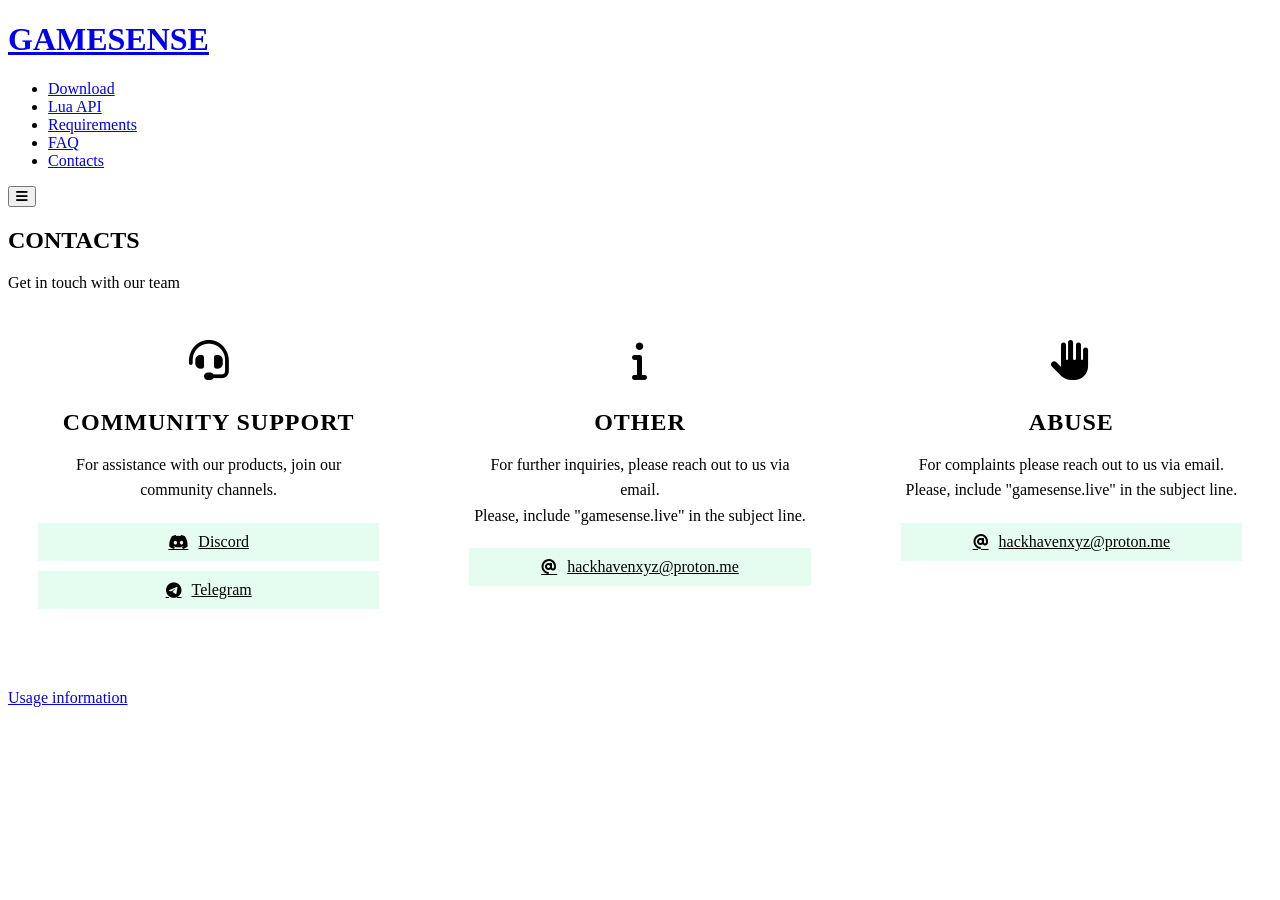
==== contacts/index.html @ 3997e8bb "Add contacts/index.html" ====
<!DOCTYPE html>
<html lang="en">
<head>
    <meta charset="UTF-8">
    <meta name="viewport" content="width=device-width, initial-scale=1.0">
    <title>Contacts - gamesense.live</title>
    <meta name="description" content="Contact GameSense.Live - DLC for Counter-Strike Global Offensive.">
    <meta name="keywords" content="gamesense, hvh, csgo, crack, skeet, dlc, download, free, csgohvh, hackvshack, contact">
    <meta name="robots" content="index, follow">
    <link rel="stylesheet" href="https://cdnjs.cloudflare.com/ajax/libs/font-awesome/6.0.0-beta3/css/all.min.css">
    <link rel="stylesheet" href="./css/styles.css">
    <link rel="icon" type="image/x-icon" href="./favicon.ico">
</head>
<body>
    <header>
        <div class="container">
            <div class="header-content">
                <div class="logo">
                    <a href="./">
                        <h1>GAMESENSE</h1>
                    </a>
                </div>

                <nav class="main-nav">
                    <ul>
                        <li><a href="downloads">Download</a></li>
                        <li><a href="https://gamesensical.gitbook.io/docs">Lua API</a></li>
                        <li><a href="./#requirements">Requirements</a></li>
                        <li><a href="./#faq">FAQ</a></li>
                        <li><a href="./contacts" class="active">Contacts</a></li>
                    </ul>
                </nav>
                <button class="menu-toggle">
                    <i class="fas fa-bars"></i>
                </button>
            </div>
        </div>
    </header>

    <section id="contacts">
        <div class="bg-grid"></div>
        <div class="bg-shape shape-1"></div>
        <div class="bg-shape shape-2"></div>
        <div class="container">
            <div class="section-header">
                <h2>CONTACTS</h2>
                <p>Get in touch with our team</p>
            </div>
            
            <div class="contacts-container">
                <div class="contact-card">
                    <div class="contact-icon">
                        <i class="fas fa-headset"></i>
                    </div>
                    <h3 class="contact-title">Community Support</h3>
                    <p class="contact-description">
                        For assistance with our products, join our community channels.
                    </p>
                    <div class="contact-links">
                        <a href="https://discord.gg/z9J9PSEvzW" class="contact-link" target="_blank">
                            <i class="fab fa-discord"></i> Discord
                        </a>
                        <a href="https://t.me/gamesenselive" class="contact-link" target="_blank">
                            <i class="fab fa-telegram"></i> Telegram
                        </a>
                    </div>
                </div>
                

                <div class="contact-card">
                    <div class="contact-icon">
                        <i class="fas fa-info"></i>
                    </div>
                    <h3 class="contact-title">Other</h3>
                    <p class="contact-description">
                        For further inquiries, please reach out to us via email.
                        <br>Please, include "gamesense.live" in the subject line.
                    </p>
                    <div class="contact-links">
                        <a href="mailto:hackhavenxyz@proton.me" class="contact-link">
                            <i class="fas fa-at"></i> hackhavenxyz@proton.me
                        </a>
                    </div>
                </div>
                <div class="contact-card">
                    <div class="contact-icon">
                        <i class="fas fa-hand-paper"></i>
                    </div>
                    <h3 class="contact-title">Abuse</h3>
                    <p class="contact-description">
                        For complaints please reach out to us via email.
                        <br>Please, include "gamesense.live" in the subject line.
                    </p>
                    <div class="contact-links">
                        <a href="mailto:hackhavenxyz@proton.me" class="contact-link">
                            <i class="fas fa-at"></i> hackhavenxyz@proton.me
                        </a>
                    </div>
                </div>
            
        </div>
    </section>

    <footer>
        <div class="container">
            <p class="footer-text"><a href="usage.txt" target="_blank">Usage information</a></p>
        </div>
    </footer>
    
    <script>
        document.addEventListener('DOMContentLoaded', function() {
            const menuToggle = document.querySelector('.menu-toggle');
            const nav = document.createElement('nav');
            nav.classList.add('mobile-nav');
            nav.innerHTML = `
                <ul>
                    <li><a href="downloads">Download</a></li>
                    <li><a href="#servers">Servers</a></li>
                    <li><a href="./#requirements">Requirements</a></li>
                    <li><a href="./#faq">FAQ</a></li>
                    <li><a href="contacts" class="active">Contacts</a></li>
                </ul>
            `;
            nav.style.display = 'none';
            nav.style.position = 'fixed';
            nav.style.top = '70px';
            nav.style.left = '0';
            nav.style.width = '100%';
            nav.style.backgroundColor = 'var(--darker-bg)';
            nav.style.padding = '20px';
            nav.style.zIndex = '1000';
            nav.style.borderBottom = '1px solid var(--border-color)';
            
            document.body.appendChild(nav);
            
            menuToggle.addEventListener('click', function() {
                if (nav.style.display === 'none') {
                    nav.style.display = 'block';
                } else {
                    nav.style.display = 'none';
                }
            });
            
            nav.querySelectorAll('a').forEach(link => {
                link.addEventListener('click', function() {
                    nav.style.display = 'none';
                });
            });
        });
    </script>
    
    <style>
        .contacts-container {
            display: grid;
            grid-template-columns: repeat(auto-fit, minmax(300px, 1fr));
            gap: 30px;
            margin-bottom: 50px;
        }
        
        .contact-card {
            background-color: var(--card-bg);
            border-radius: var(--radius);
            padding: 30px;
            border: 1px solid var(--border-color);
            transition: var(--transition);
            text-align: center;
        }
        
        .contact-card:hover {
            transform: translateY(-5px);
            border-color: var(--primary-color);
        }
        
        .contact-icon {
            font-size: 2.5rem;
            color: var(--primary-color);
            margin-bottom: 20px;
        }
        
        .contact-title {
            font-size: 1.5rem;
            font-weight: 700;
            margin-bottom: 15px;
            text-transform: uppercase;
            letter-spacing: 1px;
        }
        
        .contact-description {
            color: var(--text-gray);
            margin-bottom: 20px;
            line-height: 1.6;
        }
        
        .contact-links {
            display: flex;
            flex-direction: column;
            gap: 10px;
        }
        
        .contact-link {
            display: flex;
            align-items: center;
            justify-content: center;
            gap: 10px;
            padding: 10px 15px;
            background-color: rgba(0, 230, 118, 0.1);
            border-radius: var(--radius);
            color: var(--primary-color);
            transition: var(--transition);
            font-weight: 500;
        }
        
        .contact-link:hover {
            background-color: var(--primary-color);
            color: #000;
        }
        
        .contact-note {
            text-align: center;
            max-width: 800px;
            margin: 0 auto;
            padding: 30px;
            background-color: var(--card-bg);
            border-radius: var(--radius);
            border: 1px solid var(--border-color);
        }
        
        .contact-note p {
            color: var(--text-gray);
            margin-bottom: 15px;
        }
        
        .contact-note p:last-child {
            margin-bottom: 0;
        }
        
        @media (max-width: 768px) {
            .contacts-container {
                grid-template-columns: 1fr;
            }
        }
    </style>
</body>
</html>
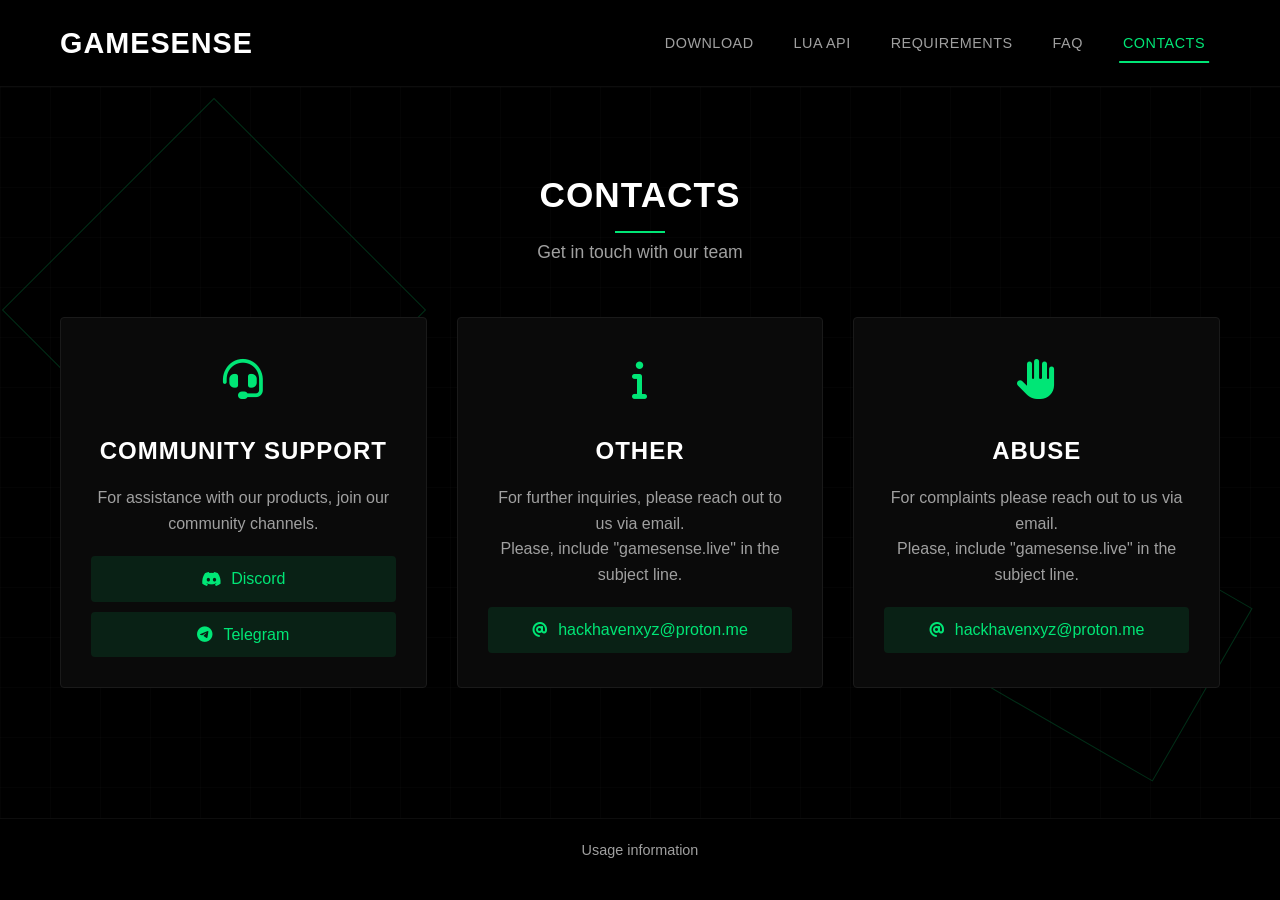
==== commit f4100fba: "Fix nav links" ====
--- a/contacts/index.html
+++ b/contacts/index.html
@@ -16,7 +16,7 @@
         <div class="container">
             <div class="header-content">
                 <div class="logo">
-                    <a href="./">
+                    <a href="../">
                         <h1>GAMESENSE</h1>
                     </a>
                 </div>
@@ -25,8 +25,8 @@
                     <ul>
                         <li><a href="downloads">Download</a></li>
                         <li><a href="https://gamesensical.gitbook.io/docs">Lua API</a></li>
-                        <li><a href="./#requirements">Requirements</a></li>
-                        <li><a href="./#faq">FAQ</a></li>
+                        <li><a href="../#requirements">Requirements</a></li>
+                        <li><a href="../#faq">FAQ</a></li>
                         <li><a href="./contacts" class="active">Contacts</a></li>
                     </ul>
                 </nav>
@@ -116,8 +116,8 @@
                 <ul>
                     <li><a href="downloads">Download</a></li>
                     <li><a href="#servers">Servers</a></li>
-                    <li><a href="./#requirements">Requirements</a></li>
-                    <li><a href="./#faq">FAQ</a></li>
+                    <li><a href="../#requirements">Requirements</a></li>
+                    <li><a href="../#faq">FAQ</a></li>
                     <li><a href="contacts" class="active">Contacts</a></li>
                 </ul>
             `;
--- a/contacts/css/styles.css
+++ b/contacts/css/styles.css
@@ -0,0 +1,1149 @@
+:root {
+    --primary-color: #00e676;
+    --primary-light: #33eb91;
+    --primary-dark: #00c853;
+    --accent-color: #ffffff;
+    --dark-bg: #000000;
+    --darker-bg: #050505;
+    --card-bg: #0a0a0a;
+    --border-color: #1a1a1a;
+    --text-light: #ffffff;
+    --text-gray: #a0a0a0;
+    --shadow: 0 10px 30px rgba(0, 0, 0, 0.5);
+    --transition: all 0.3s cubic-bezier(0.25, 0.8, 0.25, 1);
+    --radius: 4px;
+}
+
+* {
+    margin: 0;
+    padding: 0;
+    box-sizing: border-box;
+}
+.login-btn {
+    background: #000 !important;
+    color: #fff !important;
+    padding: 8px 16px !important;
+    border-radius: 4px !important;
+    text-decoration: none !important;
+    border: 1px solid #333 !important;
+    transition: background 0.3s ease !important;
+}
+
+.login-btn:hover {
+    background: #333 !important;
+    color: #fff !important;
+}
+
+@media (max-width: 768px) {
+    .auth-buttons,
+    .header-actions {
+        display: none;
+    }
+}
+
+body {
+    font-family: 'Inter', 'Segoe UI', Tahoma, Geneva, Verdana, sans-serif;
+    line-height: 1.6;
+    color: var(--text-light);
+    background-color: var(--dark-bg);
+    overflow-x: hidden;
+}
+
+.container {
+    width: 100%;
+    max-width: 1200px;
+    margin: 0 auto;
+    padding: 0 20px;
+}
+
+a {
+    text-decoration: none;
+    color: inherit;
+    transition: var(--transition);
+}
+
+ul {
+    list-style: none;
+}
+
+img {
+    max-width: 100%;
+    height: auto;
+    border-radius: var(--radius);
+}
+
+section {
+    padding: 80px 0;
+    position: relative;
+}
+
+.section-header {
+    text-align: center;
+    margin-bottom: 50px;
+}
+
+.section-header h2 {
+    font-size: 2.2rem;
+    font-weight: 700;
+    margin-bottom: 15px;
+    color: var(--text-light);
+    position: relative;
+    display: inline-block;
+    text-transform: uppercase;
+    letter-spacing: 1px;
+}
+
+.section-header h2::after {
+    content: '';
+    position: absolute;
+    bottom: -10px;
+    left: 50%;
+    transform: translateX(-50%);
+    width: 50px;
+    height: 2px;
+    background: var(--primary-color);
+}
+
+.section-header p {
+    font-size: 1.1rem;
+    color: var(--text-gray);
+    max-width: 700px;
+    margin: 0 auto;
+}
+
+/* Buttons */
+.btn {
+    display: inline-block;
+    padding: 12px 28px;
+    border-radius: 2px;
+    font-weight: 600;
+    text-align: center;
+    cursor: pointer;
+    transition: var(--transition);
+    border: 1px solid var(--primary-color);
+    outline: none;
+    font-size: 0.9rem;
+    text-transform: uppercase;
+    letter-spacing: 1px;
+    background: transparent;
+    color: var(--primary-color);
+}
+
+.btn:hover {
+    background: var(--primary-color);
+    color: #000;
+}
+
+.btn-icon {
+    margin-left: 8px;
+}
+
+/* Header */
+header {
+    padding: 20px 0;
+    position: relative;
+    border-bottom: 1px solid rgba(255, 255, 255, 0.05);
+    background-color: rgba(0, 0, 0, 0.95);
+    position: sticky;
+    top: 0;
+    z-index: 1000;
+}
+
+.header-content {
+    display: flex;
+    justify-content: space-between;
+    align-items: center;
+}
+
+.logo {
+    display: flex;
+    align-items: center;
+}
+
+.logo h1 {
+    font-size: 1.8rem;
+    font-weight: 700;
+    letter-spacing: 1px;
+    text-transform: uppercase;
+}
+
+.logo-icon {
+    margin-right: 10px;
+    font-size: 1.8rem;
+    color: var(--primary-color);
+}
+
+/* Navigation Styles */
+nav.main-nav {
+    display: flex;
+    align-items: center;
+}
+
+nav.main-nav ul {
+    display: flex;
+    gap: 10px;
+}
+
+nav.main-nav li {
+    position: relative;
+}
+
+nav.main-nav a {
+    display: block;
+    padding: 8px 15px;
+    font-size: 0.9rem;
+    font-weight: 500;
+    text-transform: uppercase;
+    letter-spacing: 0.5px;
+    color: var(--text-gray);
+    position: relative;
+    transition: color 0.3s ease;
+}
+
+nav.main-nav a:hover {
+    color: var(--text-light);
+}
+
+nav.main-nav a::after {
+    content: '';
+    position: absolute;
+    bottom: 0;
+    left: 50%;
+    transform: translateX(-50%);
+    width: 0;
+    height: 2px;
+    background-color: var(--primary-color);
+    transition: width 0.3s ease;
+}
+
+nav.main-nav a:hover::after,
+nav.main-nav a.active::after {
+    width: 80%;
+}
+
+nav.main-nav a.active {
+    color: var(--primary-color);
+}
+
+.menu-toggle {
+    display: none;
+    background: none;
+    border: none;
+    color: var(--text-light);
+    font-size: 1.5rem;
+    cursor: pointer;
+}
+
+/* Language Selector */
+.language-selector {
+    display: flex;
+    align-items: center;
+    margin-left: 20px;
+    border-left: 1px solid var(--border-color);
+    padding-left: 20px;
+}
+
+.language-selector a {
+    margin-left: 10px;
+    font-size: 0.8rem;
+    opacity: 0.7;
+    text-transform: uppercase;
+    letter-spacing: 0.5px;
+}
+
+.language-selector a.active {
+    opacity: 1;
+    font-weight: 600;
+    color: var(--primary-color);
+}
+
+.language-selector a:hover {
+    opacity: 1;
+}
+
+/* Hero Section */
+#hero {
+    padding: 120px 0;
+    position: relative;
+    overflow: hidden;
+    min-height: 80vh;
+    display: flex;
+    align-items: center;
+}
+
+.hero-container {
+    display: flex;
+    align-items: center;
+    justify-content: space-between;
+    gap: 60px;
+}
+
+.hero-content {
+    flex: 1;
+    max-width: 600px;
+}
+
+.hero-image {
+    flex: 1;
+    position: relative;
+    display: flex;
+    justify-content: center;
+    align-items: center;
+}
+
+.hero-image img {
+    max-width: 100%;
+    height: auto;
+}
+
+.hero-title {
+    font-size: 4rem;
+    font-weight: 800;
+    margin-bottom: 30px;
+    line-height: 1.1;
+    text-transform: uppercase;
+    letter-spacing: 1px;
+}
+
+.hero-title span {
+    color: var(--primary-color);
+    display: block;
+}
+
+.hero-description {
+    font-size: 1.1rem;
+    margin-bottom: 40px;
+    color: var(--text-gray);
+    max-width: 500px;
+    line-height: 1.8;
+}
+
+.hero-buttons {
+    display: flex;
+    gap: 20px;
+    margin-bottom: 25px;
+}
+
+/* Attribution styles */
+.attribution {
+    display: flex;
+    align-items: center;
+    margin-top: 20px;
+    gap: 20px;
+}
+
+.attribution-text {
+    font-size: 0.9rem;
+    color: var(--text-gray);
+    margin-bottom: 10px;
+}
+
+.attribution-logos {
+    display: flex;
+    gap: 15px;
+    align-items: center;
+}
+
+.attribution-logo {
+    display: flex;
+    align-items: center;
+    gap: 8px;
+}
+
+.attribution-logo span {
+    font-size: 0.9rem;
+    font-weight: 600;
+    color: var(--text-light);
+}
+
+.attribution-logo i {
+    color: var(--primary-color);
+    font-size: 1.2rem;
+}
+
+/* Why Choose Us Section */
+#why-choose-us {
+    background-color: var(--darker-bg);
+    position: relative;
+}
+
+.why-choose-header {
+    text-align: center;
+    margin-bottom: 60px;
+}
+
+.why-choose-header h2 {
+    font-size: 2.5rem;
+    font-weight: 700;
+    text-transform: uppercase;
+    letter-spacing: 2px;
+}
+
+.features-grid {
+    display: grid;
+    grid-template-columns: repeat(auto-fit, minmax(300px, 1fr));
+    gap: 40px;
+}
+
+.feature-item {
+    text-align: center;
+    padding: 20px;
+}
+
+.feature-icon {
+    font-size: 2.5rem;
+    margin-bottom: 20px;
+    color: var(--primary-color);
+}
+
+.feature-title {
+    font-size: 1.5rem;
+    font-weight: 700;
+    margin-bottom: 15px;
+    text-transform: uppercase;
+    letter-spacing: 1px;
+}
+
+.feature-description {
+    color: var(--text-gray);
+    font-size: 0.95rem;
+    line-height: 1.7;
+}
+
+/* Products Section */
+#products {
+    position: relative;
+}
+
+.products-header {
+    text-align: center;
+    margin-bottom: 60px;
+}
+
+.products-header h2 {
+    font-size: 2.5rem;
+    font-weight: 700;
+    text-transform: uppercase;
+    letter-spacing: 2px;
+}
+
+.products-grid {
+    display: grid;
+    grid-template-columns: repeat(auto-fit, minmax(300px, 1fr));
+    gap: 30px;
+}
+
+.product-card {
+    background-color: var(--card-bg);
+    border-radius: var(--radius);
+    overflow: hidden;
+    border: 1px solid var(--border-color);
+    transition: var(--transition);
+}
+
+.product-card:hover {
+    transform: translateY(-5px);
+    border-color: var(--primary-color);
+}
+
+.product-header {
+    padding: 20px;
+    border-bottom: 1px solid var(--border-color);
+}
+
+.product-type {
+    font-size: 0.8rem;
+    color: var(--text-gray);
+    text-transform: uppercase;
+    letter-spacing: 1px;
+    margin-bottom: 10px;
+}
+
+.product-name {
+    font-size: 1.8rem;
+    font-weight: 700;
+    text-transform: uppercase;
+    letter-spacing: 1px;
+}
+
+.product-pricing {
+    padding: 20px;
+}
+
+.price-option {
+    display: flex;
+    justify-content: space-between;
+    align-items: center;
+    padding: 15px 0;
+    border-bottom: 1px solid rgba(255, 255, 255, 0.05);
+}
+
+.price-option:last-child {
+    border-bottom: none;
+}
+
+.price {
+    font-size: 1.2rem;
+    font-weight: 700;
+}
+
+.duration {
+    color: var(--text-gray);
+    font-size: 0.9rem;
+    text-transform: uppercase;
+    letter-spacing: 1px;
+}
+
+/* Features Section */
+#features {
+    background-color: var(--darker-bg);
+    position: relative;
+}
+
+.features-container {
+    display: grid;
+    grid-template-columns: repeat(auto-fit, minmax(300px, 1fr));
+    gap: 30px;
+}
+
+.feature-card {
+    background-color: var(--card-bg);
+    padding: 30px;
+    border-radius: var(--radius);
+    border: 1px solid var(--border-color);
+    transition: var(--transition);
+}
+
+.feature-card:hover {
+    transform: translateY(-5px);
+    border-color: var(--primary-color);
+}
+
+.feature-icon {
+    font-size: 2rem;
+    color: var(--primary-color);
+    margin-bottom: 20px;
+}
+
+.feature-card h3 {
+    font-size: 1.5rem;
+    margin-bottom: 15px;
+    text-transform: uppercase;
+    letter-spacing: 0.5px;
+}
+
+.feature-card p {
+    color: var(--text-gray);
+}
+
+/* Download Section */
+#download {
+    position: relative;
+}
+
+.download-container {
+    display: grid;
+    grid-template-columns: 1fr 1fr;
+    gap: 40px;
+    align-items: center;
+}
+
+@media (max-width: 992px) {
+    .download-container {
+        grid-template-columns: 1fr;
+    }
+}
+
+.download-content {
+    max-width: 500px;
+}
+
+.download-title {
+    font-size: 2.5rem;
+    font-weight: 700;
+    margin-bottom: 20px;
+    text-transform: uppercase;
+    letter-spacing: 1px;
+}
+
+.download-description {
+    color: var(--text-gray);
+    margin-bottom: 30px;
+    line-height: 1.8;
+}
+
+.download-version {
+    display: inline-block;
+    background-color: rgba(0, 230, 118, 0.1);
+    color: var(--primary-color);
+    padding: 5px 15px;
+    border-radius: 2px;
+    font-size: 0.9rem;
+    margin-bottom: 30px;
+    text-transform: uppercase;
+    letter-spacing: 1px;
+}
+
+.download-note {
+    margin-top: 20px;
+    color: var(--text-gray);
+    font-size: 0.9rem;
+}
+
+.changelog-container {
+    background-color: var(--card-bg);
+    border-radius: var(--radius);
+    padding: 30px;
+    border: 1px solid var(--border-color);
+}
+
+.changelog-title {
+    font-size: 1.5rem;
+    font-weight: 700;
+    margin-bottom: 20px;
+    text-transform: uppercase;
+    letter-spacing: 1px;
+    color: var(--primary-color);
+}
+
+.changelog-version {
+    margin-bottom: 30px;
+}
+
+.changelog-version:last-child {
+    margin-bottom: 0;
+}
+
+.changelog-version-header {
+    display: flex;
+    justify-content: space-between;
+    align-items: center;
+    margin-bottom: 15px;
+    padding-bottom: 10px;
+    border-bottom: 1px solid var(--border-color);
+}
+
+.changelog-version-number {
+    font-size: 1.2rem;
+    font-weight: 600;
+    color: var(--text-light);
+}
+
+.changelog-date {
+    color: var(--text-gray);
+    font-size: 0.9rem;
+}
+
+.changelog-list {
+    margin-bottom: 15px;
+}
+
+.changelog-list-title {
+    font-size: 1rem;
+    font-weight: 600;
+    margin-bottom: 10px;
+    color: var(--text-light);
+}
+
+.changelog-list ul {
+    list-style: none;
+    margin-bottom: 15px;
+}
+
+.changelog-list li {
+    margin-bottom: 8px;
+    color: var(--text-gray);
+    position: relative;
+    padding-left: 20px;
+}
+
+.changelog-list li::before {
+    position: absolute;
+    left: 0;
+    font-family: 'Font Awesome 5 Free';
+    font-weight: 900;
+}
+
+.changelog-list.features li::before {
+    content: '\f067';
+    color: var(--primary-color);
+}
+
+.changelog-list.improvements li::before {
+    content: '\f00c';
+    color: var(--accent-color);
+}
+
+.changelog-list.fixes li::before {
+    content: '\f188';
+    color: #ff6b6b;
+}
+
+/* Requirements Section */
+#requirements {
+    background-color: var(--darker-bg);
+    position: relative;
+}
+
+.requirements-container {
+    display: grid;
+    grid-template-columns: repeat(auto-fit, minmax(300px, 1fr));
+    gap: 30px;
+}
+
+.requirement-card {
+    background-color: var(--card-bg);
+    padding: 30px;
+    border-radius: var(--radius);
+    border: 1px solid var(--border-color);
+    transition: var(--transition);
+}
+
+.requirement-card:hover {
+    transform: translateY(-5px);
+    border-color: var(--primary-color);
+}
+
+.requirement-icon {
+    font-size: 2rem;
+    color: var(--primary-color);
+    margin-bottom: 20px;
+}
+
+.requirement-card h3 {
+    font-size: 1.5rem;
+    margin-bottom: 15px;
+    text-transform: uppercase;
+    letter-spacing: 0.5px;
+}
+
+.requirement-list {
+    list-style: none;
+}
+
+.requirement-list li {
+    margin-bottom: 10px;
+    color: var(--text-gray);
+    position: relative;
+    padding-left: 25px;
+}
+
+.requirement-list li::before {
+    content: '✓';
+    position: absolute;
+    left: 0;
+    color: var(--primary-color);
+}
+
+/* FAQ Section */
+#faq {
+    position: relative;
+}
+
+.faq-container {
+    max-width: 800px;
+    margin: 0 auto;
+}
+
+.faq-item {
+    background-color: var(--card-bg);
+    border-radius: var(--radius);
+    margin-bottom: 15px;
+    overflow: hidden;
+    border: 1px solid var(--border-color);
+    transition: var(--transition);
+}
+
+.faq-item:hover {
+    border-color: var(--primary-color);
+}
+
+.faq-question {
+    padding: 20px;
+    cursor: pointer;
+    display: flex;
+    justify-content: space-between;
+    align-items: center;
+}
+
+.faq-question h3 {
+    font-size: 1.1rem;
+    font-weight: 600;
+}
+
+.faq-toggle {
+    color: var(--primary-color);
+    transition: var(--transition);
+}
+
+.faq-toggle i {
+    font-size: 1rem;
+}
+
+.faq-answer {
+    padding: 0 20px 20px;
+    display: none;
+}
+
+.faq-answer p {
+    color: var(--text-gray);
+}
+
+.faq-item.active .faq-toggle i {
+    transform: rotate(45deg);
+}
+
+/* Support Section */
+#support {
+    background-color: var(--darker-bg);
+    text-align: center;
+    padding-bottom: 80px;
+}
+
+.social-icons {
+    display: flex;
+    justify-content: center;
+    gap: 20px;
+    margin-top: 30px;
+}
+
+.social-icon {
+    display: flex;
+    align-items: center;
+    justify-content: center;
+    width: 50px;
+    height: 50px;
+    background-color: var(--card-bg);
+    border-radius: 50%;
+    transition: var(--transition);
+    color: var(--text-gray);
+    font-size: 1.2rem;
+    border: 1px solid var(--border-color);
+}
+
+.social-icon:hover {
+    background-color: var(--primary-color);
+    color: #000;
+    transform: translateY(-5px);
+}
+
+/* Footer */
+footer {
+    background-color: var(--dark-bg);
+    padding: 20px 0;
+    border-top: 1px solid rgba(255, 255, 255, 0.05);
+    text-align: center;
+}
+
+.footer-text {
+    color: var(--text-gray);
+    font-size: 0.9rem;
+}
+
+/* Server Monitor Styles */
+.servers-section {
+    background-color: rgba(0, 0, 0, 0.7);
+    border-radius: var(--radius);
+    border: 1px solid var(--border-color);
+    padding: 20px;
+    position: relative;
+}
+
+.servers-header {
+    display: flex;
+    justify-content: space-between;
+    align-items: center;
+    margin-bottom: 15px;
+    padding-bottom: 10px;
+    border-bottom: 1px solid var(--border-color);
+}
+
+.servers-title {
+    font-size: 1.2rem;
+    font-weight: 600;
+    text-transform: uppercase;
+    letter-spacing: 1px;
+    display: flex;
+    align-items: center;
+    gap: 10px;
+    color: var(--text-light);
+}
+
+.servers-title i {
+    color: var(--primary-color);
+}
+.refresh-btn {
+    background: none;
+    border: none;
+    color: var(--text-gray);
+    cursor: pointer;
+    transition: var(--transition);
+    font-size: 1rem;
+}
+
+.refresh-btn:hover {
+    color: var(--primary-color);
+}
+
+.servers-container {
+    display: flex;
+    flex-direction: row;
+    gap: 15px;
+    justify-content: center; /* Center the servers */
+    flex-wrap: nowrap;
+    overflow-x: auto; /* Allow horizontal scroll if needed */
+}
+
+.server-item {
+    background-color: rgba(10, 10, 10, 0.7);
+    border-radius: var(--radius);
+    padding: 15px;
+    border: 1px solid var(--border-color);
+    transition: var(--transition);
+}
+.server-item:hover {
+    border-color: var(--primary-color);
+}
+
+.server-item h3 {
+    font-size: 1rem;
+    margin-bottom: 10px;
+    color: var(--text-light);
+}
+
+.server-item p {
+    margin-bottom: 8px;
+    font-size: 0.9rem;
+    color: var(--text-gray);
+}
+
+
+@media (max-width: 768px) {
+.servers-container {
+flex-direction: column;
+}
+
+.server-item {
+width: 100%;
+}
+}
+
+.server-item h3 {
+    font-size: 1rem;
+    margin-bottom: 10px;
+    color: var(--text-light);
+}
+
+.server-item p {
+    margin-bottom: 8px;
+    font-size: 0.9rem;
+    color: var(--text-gray);
+}
+
+.status-dot {
+    color: #00e676; 
+}
+
+.status-online {
+    color: #00e676; 
+    font-weight: bold;
+    background-color: rgba(0, 230, 118, 0.1); 
+    padding: 4px 8px; 
+    border-radius: 4px; 
+    display: inline-block; 
+    border-left: 3px solid #00e676; 
+}
+
+.status-offline {
+    color: #ff6b6b;
+}
+
+.join-btn {
+    display: block;
+    padding: 8px 15px;
+    background-color: transparent;
+    color: var(--primary-color);
+    border: 1px solid var(--primary-color);
+    border-radius: 2px;
+    font-size: 0.9rem;
+    text-transform: uppercase;
+    letter-spacing: 1px;
+    cursor: pointer;
+    transition: var(--transition);
+    margin-top: 10px;
+    width: 100%;
+    text-align: center;
+}
+
+.join-btn:hover {
+    background-color: var(--primary-color);
+    color: #000;
+}
+
+.error-block {
+    padding: 20px;
+    text-align: center;
+    color: #ff6b6b;
+    background-color: rgba(255, 107, 107, 0.1);
+    border-radius: var(--radius);
+    border: 1px solid rgba(255, 107, 107, 0.3);
+}
+
+/* Responsive Styles */
+@media (max-width: 992px) {
+    .hero-container {
+        flex-direction: column;
+        text-align: center;
+    }
+
+    .hero-content {
+        max-width: 100%;
+    }
+
+    .hero-buttons {
+        justify-content: center;
+    }
+
+    .hero-title {
+        font-size: 3rem;
+    }
+    
+    .features-grid,
+    .products-grid {
+        grid-template-columns: 1fr;
+    }
+
+    .attribution {
+        justify-content: center;
+    }
+}
+
+@media (max-width: 768px) {
+    .section-header h2,
+    .why-choose-header h2,
+    .products-header h2 {
+        font-size: 1.8rem;
+    }
+    
+    .hero-title {
+        font-size: 2.5rem;
+    }
+
+    .changelog-version-header {
+        flex-direction: column;
+        align-items: flex-start;
+    }
+
+    .changelog-date {
+        margin-top: 5px;
+    }
+
+    nav.main-nav {
+        display: none;
+    }
+
+    .menu-toggle {
+        display: block;
+    }
+
+    .language-selector {
+        border-left: none;
+        padding-left: 0;
+        margin-left: 0;
+    }
+
+    .attribution-logos {
+        flex-direction: column;
+        align-items: flex-start;
+        gap: 10px;
+    }
+}
+
+@media (max-width: 576px) {
+    .feature-card, 
+    .requirement-card, 
+    .changelog-container,
+    .product-card {
+        padding: 20px;
+    }
+
+    .hero-buttons {
+        flex-direction: column;
+        gap: 15px;
+    }
+
+    .btn {
+        width: 100%;
+    }
+}
+
+/* Background elements */
+.bg-grid {
+    position: absolute;
+    top: 0;
+    left: 0;
+    width: 100%;
+    height: 100%;
+    background-image: 
+        linear-gradient(rgba(255, 255, 255, 0.03) 1px, transparent 1px),
+        linear-gradient(90deg, rgba(255, 255, 255, 0.03) 1px, transparent 1px);
+    background-size: 50px 50px;
+    z-index: -1;
+    opacity: 0.5;
+}
+
+.bg-shape {
+    position: absolute;
+    z-index: -1;
+    opacity: 0.2;
+}
+
+.shape-1 {
+    top: 10%;
+    left: 5%;
+    width: 300px;
+    height: 300px;
+    border: 1px solid var(--primary-color);
+    transform: rotate(45deg);
+}
+
+.shape-2 {
+    bottom: 10%;
+    right: 5%;
+    width: 200px;
+    height: 200px;
+    border: 1px solid var(--primary-color);
+    transform: rotate(30deg);
+}
+
+/* Mobile Navigation */
+.mobile-nav {
+    background-color: var(--darker-bg);
+    border-bottom: 1px solid var(--border-color);
+    padding: 20px;
+}
+
+.mobile-nav ul {
+    display: flex;
+    flex-direction: column;
+    gap: 15px;
+}
+
+.mobile-nav a {
+    display: block;
+    padding: 10px 15px;
+    font-size: 1rem;
+    font-weight: 500;
+    text-transform: uppercase;
+    letter-spacing: 0.5px;
+    color: var(--text-gray);
+    border-left: 3px solid transparent;
+    transition: all 0.3s ease;
+}
+
+.mobile-nav a:hover,
+.mobile-nav a.active {
+    color: var(--primary-color);
+    border-left-color: var(--primary-color);
+    background-color: rgba(0, 230, 118, 0.05);
+}
